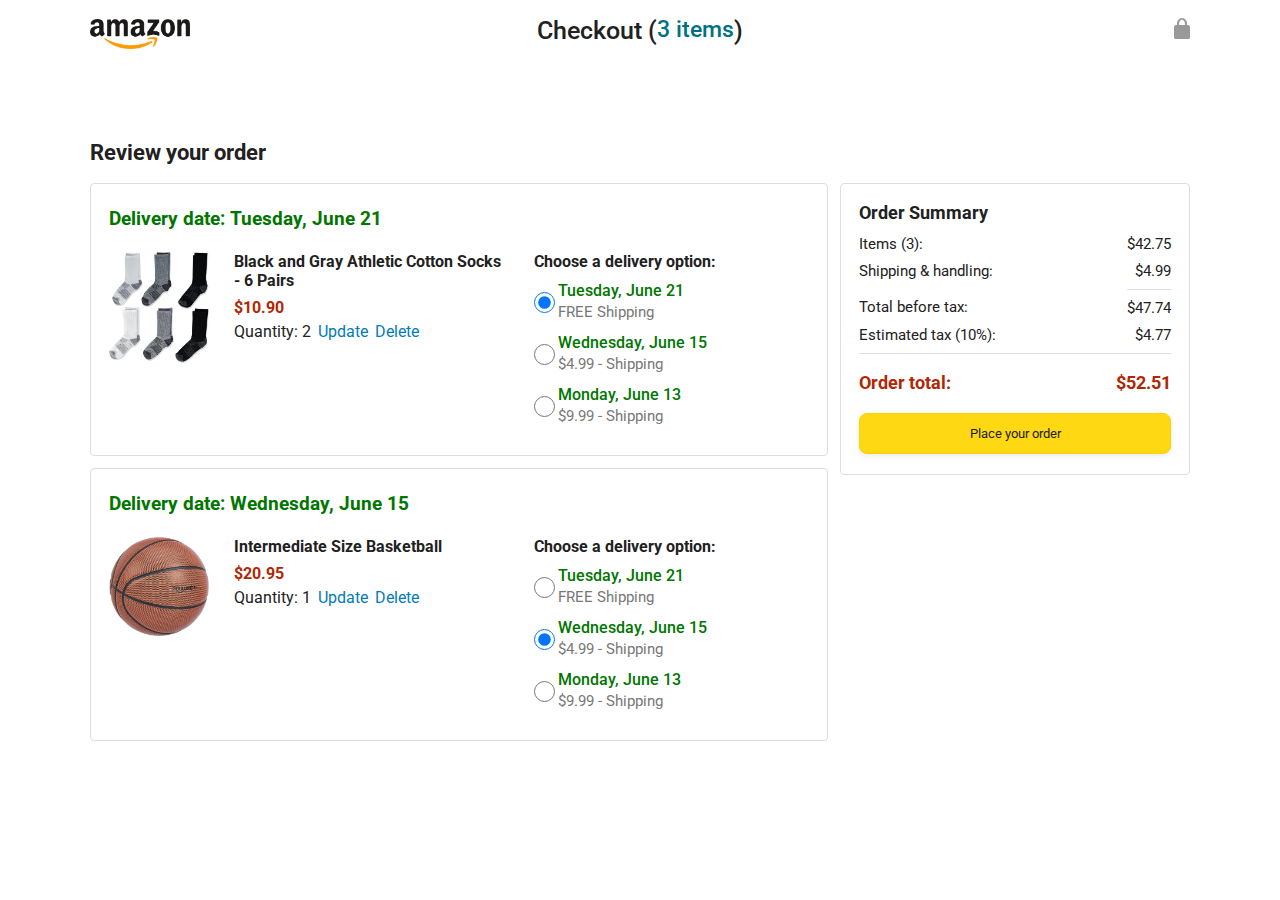
==== checkout.html @ 3d29ce81 "Updated routing to amazon main page" ====
<!DOCTYPE html>
<html>
  <head>
    <meta name="viewport" content="width=device-width, initial-scale=1">
    <title>Checkout</title>

    <link rel="preconnect" href="https://fonts.googleapis.com">
    <link rel="preconnect" href="https://fonts.gstatic.com" crossorigin>
    <link href="https://fonts.googleapis.com/css2?family=Roboto:wght@400;500;700&display=swap" rel="stylesheet">

    <link rel="stylesheet" href="styles/shared/general.css">
    <link rel="stylesheet" href="styles/pages/checkout/checkout-header.css">
    <link rel="stylesheet" href="styles/pages/checkout/checkout.css">
  </head>
  <body>
    <div class="checkout-header">
      <div class="header-content">
        <div class="checkout-header-left-section">
          <a href="index.html">
            <img class="amazon-logo" src="images/amazon-logo.png">
            <img class="amazon-mobile-logo" src="images/amazon-mobile-logo.png">
          </a>
        </div>

        <div class="checkout-header-middle-section">
          Checkout (<a class="return-to-home-link"
            href="amazon.html">3 items</a>)
        </div>

        <div class="checkout-header-right-section">
          <img src="images/icons/checkout-lock-icon.png">
        </div>
      </div>
    </div>

    <div class="main">
      <div class="page-title">Review your order</div>

      <div class="checkout-grid">
        <div class="order-summary">
          <div class="cart-item-container">
            <div class="delivery-date">
              Delivery date: Tuesday, June 21
            </div>

            <div class="cart-item-details-grid">
              <img class="product-image"
                src="images/products/athletic-cotton-socks-6-pairs.jpg">

              <div class="cart-item-details">
                <div class="product-name">
                  Black and Gray Athletic Cotton Socks - 6 Pairs
                </div>
                <div class="product-price">
                  $10.90
                </div>
                <div class="product-quantity">
                  <span>
                    Quantity: <span class="quantity-label">2</span>
                  </span>
                  <span class="update-quantity-link link-primary">
                    Update
                  </span>
                  <span class="delete-quantity-link link-primary">
                    Delete
                  </span>
                </div>
              </div>

              <div class="delivery-options">
                <div class="delivery-options-title">
                  Choose a delivery option:
                </div>
                <div class="delivery-option">
                  <input type="radio" checked
                    class="delivery-option-input"
                    name="delivery-option-1">
                  <div>
                    <div class="delivery-option-date">
                      Tuesday, June 21
                    </div>
                    <div class="delivery-option-price">
                      FREE Shipping
                    </div>
                  </div>
                </div>
                <div class="delivery-option">
                  <input type="radio"
                    class="delivery-option-input"
                    name="delivery-option-1">
                  <div>
                    <div class="delivery-option-date">
                      Wednesday, June 15
                    </div>
                    <div class="delivery-option-price">
                      $4.99 - Shipping
                    </div>
                  </div>
                </div>
                <div class="delivery-option">
                  <input type="radio"
                    class="delivery-option-input"
                    name="delivery-option-1">
                  <div>
                    <div class="delivery-option-date">
                      Monday, June 13
                    </div>
                    <div class="delivery-option-price">
                      $9.99 - Shipping
                    </div>
                  </div>
                </div>
              </div>
            </div>
          </div>

          <div class="cart-item-container">
            <div class="delivery-date">
              Delivery date: Wednesday, June 15
            </div>

            <div class="cart-item-details-grid">
              <img class="product-image"
                src="images/products/intermediate-composite-basketball.jpg">

              <div class="cart-item-details">
                <div class="product-name">
                  Intermediate Size Basketball
                </div>
                <div class="product-price">
                  $20.95
                </div>
                <div class="product-quantity">
                  <span>
                    Quantity: <span class="quantity-label">1</span>
                  </span>
                  <span class="update-quantity-link link-primary">
                    Update
                  </span>
                  <span class="delete-quantity-link link-primary">
                    Delete
                  </span>
                </div>
              </div>

              <div class="delivery-options">
                <div class="delivery-options-title">
                  Choose a delivery option:
                </div>

                <div class="delivery-option">
                  <input type="radio" class="delivery-option-input"
                    name="delivery-option-2">
                  <div>
                    <div class="delivery-option-date">
                      Tuesday, June 21
                    </div>
                    <div class="delivery-option-price">
                      FREE Shipping
                    </div>
                  </div>
                </div>
                <div class="delivery-option">
                  <input type="radio" checked class="delivery-option-input"
                    name="delivery-option-2">
                  <div>
                    <div class="delivery-option-date">
                      Wednesday, June 15
                    </div>
                    <div class="delivery-option-price">
                      $4.99 - Shipping
                    </div>
                  </div>
                </div>
                <div class="delivery-option">
                  <input type="radio" class="delivery-option-input"
                    name="delivery-option-2">
                  <div>
                    <div class="delivery-option-date">
                      Monday, June 13
                    </div>
                    <div class="delivery-option-price">
                      $9.99 - Shipping
                    </div>
                  </div>
                </div>
              </div>
            </div>
          </div>
        </div>

        <div class="payment-summary">
          <div class="payment-summary-title">
            Order Summary
          </div>

          <div class="payment-summary-row">
            <div>Items (3):</div>
            <div class="payment-summary-money">$42.75</div>
          </div>

          <div class="payment-summary-row">
            <div>Shipping &amp; handling:</div>
            <div class="payment-summary-money">$4.99</div>
          </div>

          <div class="payment-summary-row subtotal-row">
            <div>Total before tax:</div>
            <div class="payment-summary-money">$47.74</div>
          </div>

          <div class="payment-summary-row">
            <div>Estimated tax (10%):</div>
            <div class="payment-summary-money">$4.77</div>
          </div>

          <div class="payment-summary-row total-row">
            <div>Order total:</div>
            <div class="payment-summary-money">$52.51</div>
          </div>

          <button class="place-order-button button-primary">
            Place your order
          </button>
        </div>
      </div>
    </div>
  </body>
</html>
---- styles/shared/general.css ----
body {
  font-family: Roboto, Arial;
  color: rgb(33, 33, 33);
  /* The <body> element has a default margin of 8px
     on all sides. This removes the default margins. */
  margin: 0;
}

/* <p> elements have a default margin on the top
   and bottom. This removes the default margins. */
p {
  margin: 0;
}

button {
  cursor: pointer;
}

select {
  cursor: pointer;
}

input, select, button {
  font-family: Roboto, Arial;
}

.button-primary {
  color: rgb(33, 33, 33);
  background-color: rgb(255, 216, 20);
  border: 1px solid rgb(252, 210, 0);
  border-radius: 8px;
  cursor: pointer;
  box-shadow: 0 2px 5px rgba(213, 217, 217, 0.5);
}

.button-primary:hover {
  background-color: rgb(247, 202, 0);
  border: 1px solid rgb(242, 194, 0);
}

.button-primary:active {
  background: rgb(255, 216, 20);
  border-color: rgb(252, 210, 0);
  box-shadow: none;
}

.button-secondary {
  color: rgb(33, 33, 33);
  background: white;
  border: 1px solid rgb(213, 217, 217);
  border-radius: 8px;
  cursor: pointer;
  box-shadow: 0 2px 5px rgba(213, 217, 217, 0.5);
}

.button-secondary:hover {
  background-color: rgb(247, 250, 250);
}

.button-secondary:active {
  background-color: rgb(237, 253, 255);
  box-shadow: none;
}

/* These styles will limit text to 2 lines. Anything
   beyond 2 lines will be replaced with "..."
   You can find this code by using an A.I. tool or by
   searching in Google.
   https://css-tricks.com/almanac/properties/l/line-clamp/ */
.limit-text-to-2-lines {
  display: -webkit-box;
  -webkit-line-clamp: 2;
  -webkit-box-orient: vertical;
  overflow: hidden;
}

.link-primary {
  color: rgb(1, 124, 182);
  cursor: pointer;
}

.link-primary:hover {
  color: rgb(196, 80, 0);
}

/* Styles for dropdown selectors. */
select {
  color: rgb(33, 33, 33);
  background-color: rgb(240, 240, 240);
  border: 1px solid rgb(213, 217, 217);
  border-radius: 8px;
  padding: 3px 5px;
  font-size: 15px;
  cursor: pointer;
  box-shadow: 0 2px 5px rgba(213, 217, 217, 0.5);
}

select:focus,
input:focus {
  outline: 2px solid rgb(255, 153, 0);
}
---- styles/pages/checkout/checkout-header.css ----
.checkout-header {
  height: 60px;
  padding-left: 30px;
  padding-right: 30px;
  background-color: white;

  display: flex;
  justify-content: center;

  position: fixed;
  top: 0;
  left: 0;
  right: 0;
  z-index: 1000;
}

.header-content {
  width: 100%;
  max-width: 1100px;

  display: flex;
  align-items: center;
}

.checkout-header-left-section {
  width: 150px;
}

.amazon-logo {
  width: 100px;
  margin-top: 12px;
}

.amazon-mobile-logo {
  display: none;
}

/* @media is used to create responsive design (making the
   website look good on any screen size). This @media
   means when the screen width is 575px or less, different
   styles (inside the {...}) will be applied. */
@media (max-width: 575px) {
  .checkout-header-left-section {
    width: auto;
  }

  .amazon-logo {
    display: none;
  }

  .amazon-mobile-logo {
    display: inline-block;
    height: 35px;
    margin-top: 5px;
  }
}

.checkout-header-middle-section {
  flex: 1;
  flex-shrink: 0;
  text-align: center;

  font-size: 25px;
  font-weight: 500;

  display: flex;
  justify-content: center;
}

.return-to-home-link {
  color: rgb(0, 113, 133);
  font-size: 23px;
  text-decoration: none;
  cursor: pointer;
}

@media (max-width: 1000px) {
  .checkout-header-middle-section {
    font-size: 20px;
    margin-right: 60px;
  }

  .return-to-home-link {
    font-size: 18px;
  }
}

@media (max-width: 575px) {
  .checkout-header-middle-section {
    margin-right: 5px;
  }
}

.checkout-header-right-section {
  text-align: right;
  width: 150px;
}

@media (max-width: 1000px) {
  .checkout-header-right-section {
    width: auto;
  }
}
---- styles/pages/checkout/checkout.css ----
.main {
  max-width: 1100px;
  padding-left: 30px;
  padding-right: 30px;

  margin-top: 140px;
  margin-bottom: 100px;

  /* margin-left: auto;
     margin-right auto;
     Is a trick for centering an element horizontally
     without needing a container. */
  margin-left: auto;
  margin-right: auto;
}

.page-title {
  font-weight: 700;
  font-size: 22px;
  margin-bottom: 18px;
}

.checkout-grid {
  display: grid;
  /* Here, 1fr means the first column will take
     up the remaining space in the grid. */
  grid-template-columns: 1fr 350px;
  column-gap: 12px;

  /* Use align-items: start; to prevent the elements
     in the grid from stretching vertically. */
  align-items: start;
}

@media (max-width: 1000px) {
  .main {
    max-width: 500px;
  }

  .checkout-grid {
    grid-template-columns: 1fr;
  }
}

.cart-item-container,
.payment-summary {
  border: 1px solid rgb(222, 222, 222);
  border-radius: 4px;
  padding: 18px;
}

.cart-item-container {
  margin-bottom: 12px;
}

.payment-summary {
  padding-bottom: 5px;
}

@media (max-width: 1000px) {
  .payment-summary {
    /* grid-row: 1 means this element will be placed into row
      1 in the grid. (Normally, the row that an element is
      placed in is determined by the order of the elements in
      the HTML. grid-row overrides this default ordering). */
    grid-row: 1;
    margin-bottom: 12px;
  }
}

.delivery-date {
  color: rgb(0, 118, 0);
  font-weight: 700;
  font-size: 19px;
  margin-top: 5px;
  margin-bottom: 22px;
}

.cart-item-details-grid {
  display: grid;
  /* 100px 1fr 1fr; means the 2nd and 3rd column will
     take up half the remaining space in the grid
     (they will divide up the remaining space evenly). */
  grid-template-columns: 100px 1fr 1fr;
  column-gap: 25px;
}

@media (max-width: 1000px) {
  .cart-item-details-grid {
    grid-template-columns: 100px 1fr;
    row-gap: 30px;
  }
}

.product-image {
  max-width: 100%;
  max-height: 120px;

  /* margin-left: auto;
     margin-right auto;
     Is a trick for centering an element horizontally
     without needing a container. */
  margin-left: auto;
  margin-right: auto;
}

.product-name {
  font-weight: 700;
  margin-bottom: 8px;
}

.product-price {
  color: rgb(177, 39, 4);
  font-weight: 700;
  margin-bottom: 5px;
}

.product-quantity .link-primary {
  margin-left: 3px;
}

@media (max-width: 1000px) {
  .delivery-options {
    /* grid-column: 1 means this element will be placed
       in column 1 in the grid. (Normally, the column that
       an element is placed in is determined by the order
       of the elements in the HTML. grid-column overrides
       this default ordering).
       
       / span 2 means this element will take up 2 columns
       in the grid (Normally, each element takes up 1
       column in the grid). */
    grid-column: 1 / span 2;
  }
}

.delivery-options-title {
  font-weight: 700;
  margin-bottom: 10px;
}

.delivery-option {
  display: grid;
  grid-template-columns: 24px 1fr;
  margin-bottom: 12px;
  cursor: pointer;
}

.delivery-option-input {
  margin-left: 0px;
  cursor: pointer;
}

.delivery-option-date {
  color: rgb(0, 118, 0);
  font-weight: 500;
  margin-bottom: 3px;
}

.delivery-option-price {
  color: rgb(120, 120, 120);
  font-size: 15px;
}

.payment-summary-title {
  font-weight: 700;
  font-size: 18px;
  margin-bottom: 12px;
}

.payment-summary-row {
  display: grid;
  /* 1fr auto; means the width of the 2nd column will be
     determined by the elements inside the column (auto).
     The 1st column will take up the remaining space. */
  grid-template-columns: 1fr auto;

  font-size: 15px;
  margin-bottom: 9px;
}

.payment-summary-money {
  text-align: right;
}

.subtotal-row .payment-summary-money {
  border-top: 1px solid rgb(222, 222, 222);
}

.subtotal-row div {
  padding-top: 9px;
}

.total-row {
  color: rgb(177, 39, 4);
  font-weight: 700;
  font-size: 18px;

  border-top: 1px solid rgb(222, 222, 222);
  padding-top: 18px;
}

.place-order-button {
  width: 100%;
  padding-top: 12px;
  padding-bottom: 12px;
  border-radius: 8px;

  margin-top: 11px;
  margin-bottom: 15px;
}
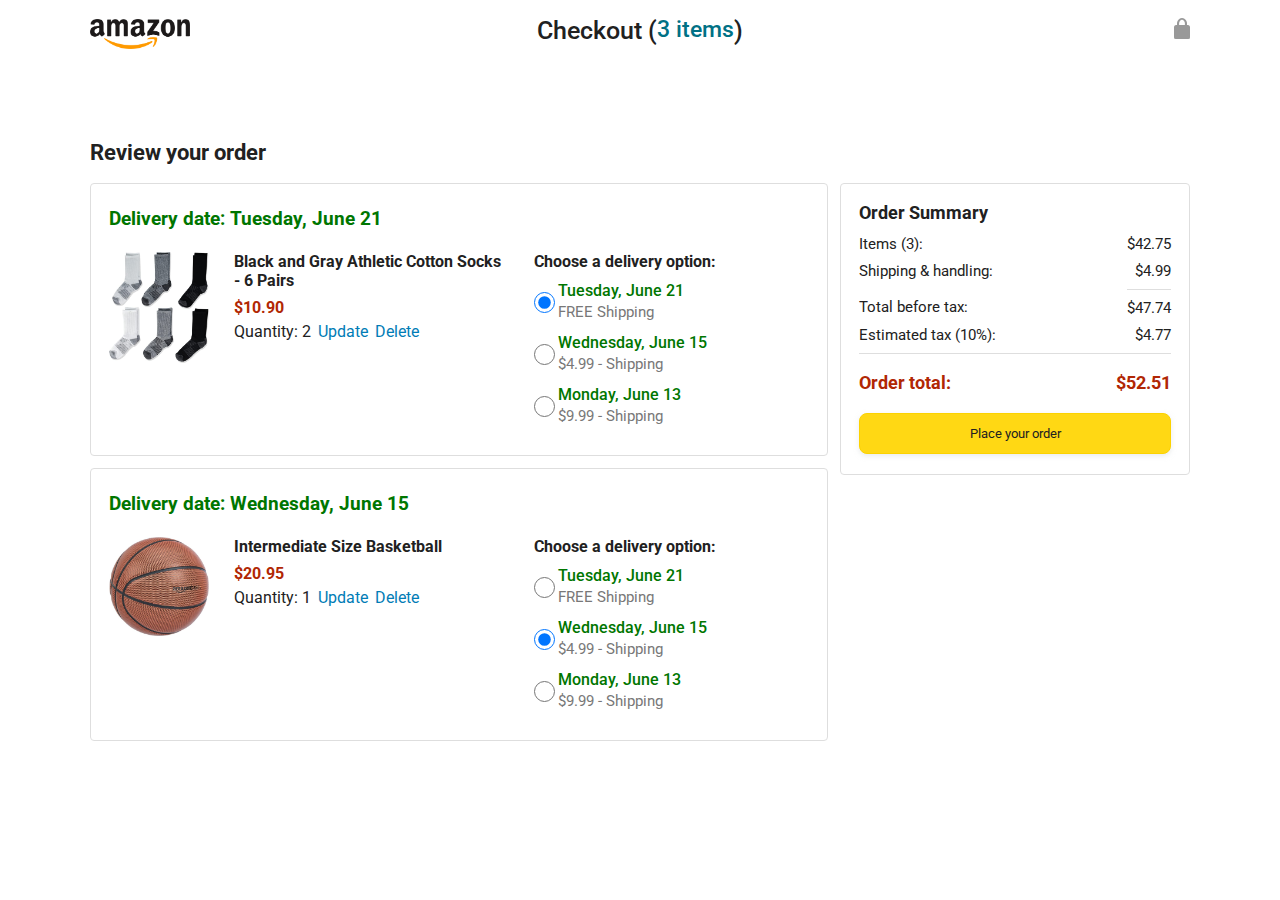
==== commit 26719770: "Added website icon" ====
--- a/checkout.html
+++ b/checkout.html
@@ -3,6 +3,7 @@
   <head>
     <meta name="viewport" content="width=device-width, initial-scale=1">
     <title>Checkout</title>
+    <link rel="icon" type="image/png" href="images/home_picture.jpeg">
 
     <link rel="preconnect" href="https://fonts.googleapis.com">
     <link rel="preconnect" href="https://fonts.gstatic.com" crossorigin>
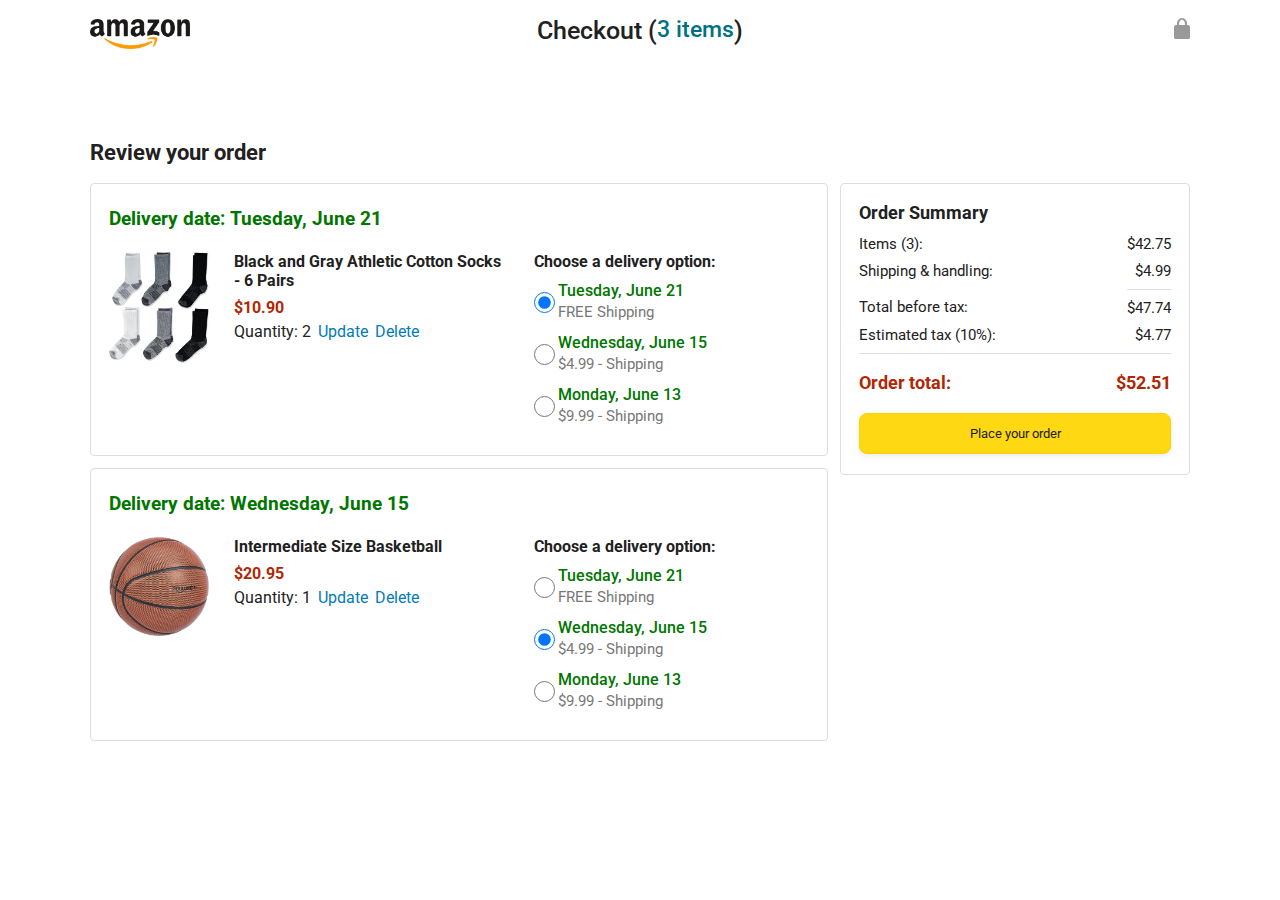
==== commit 60d2a7d1: "Meta upgrades" ====
--- a/checkout.html
+++ b/checkout.html
@@ -1,7 +1,9 @@
 <!DOCTYPE html>
-<html>
+<html lang="en">
   <head>
-    <meta name="viewport" content="width=device-width, initial-scale=1">
+    <meta charset="UTF-8">
+    <meta http-equiv="X-UA-Compatible" content="IE=edge">
+    <meta name="viewport" content="width=device-width, initial-scale=1.0">
     <title>Checkout</title>
     <link rel="icon" type="image/png" href="images/home_picture.jpeg">
 
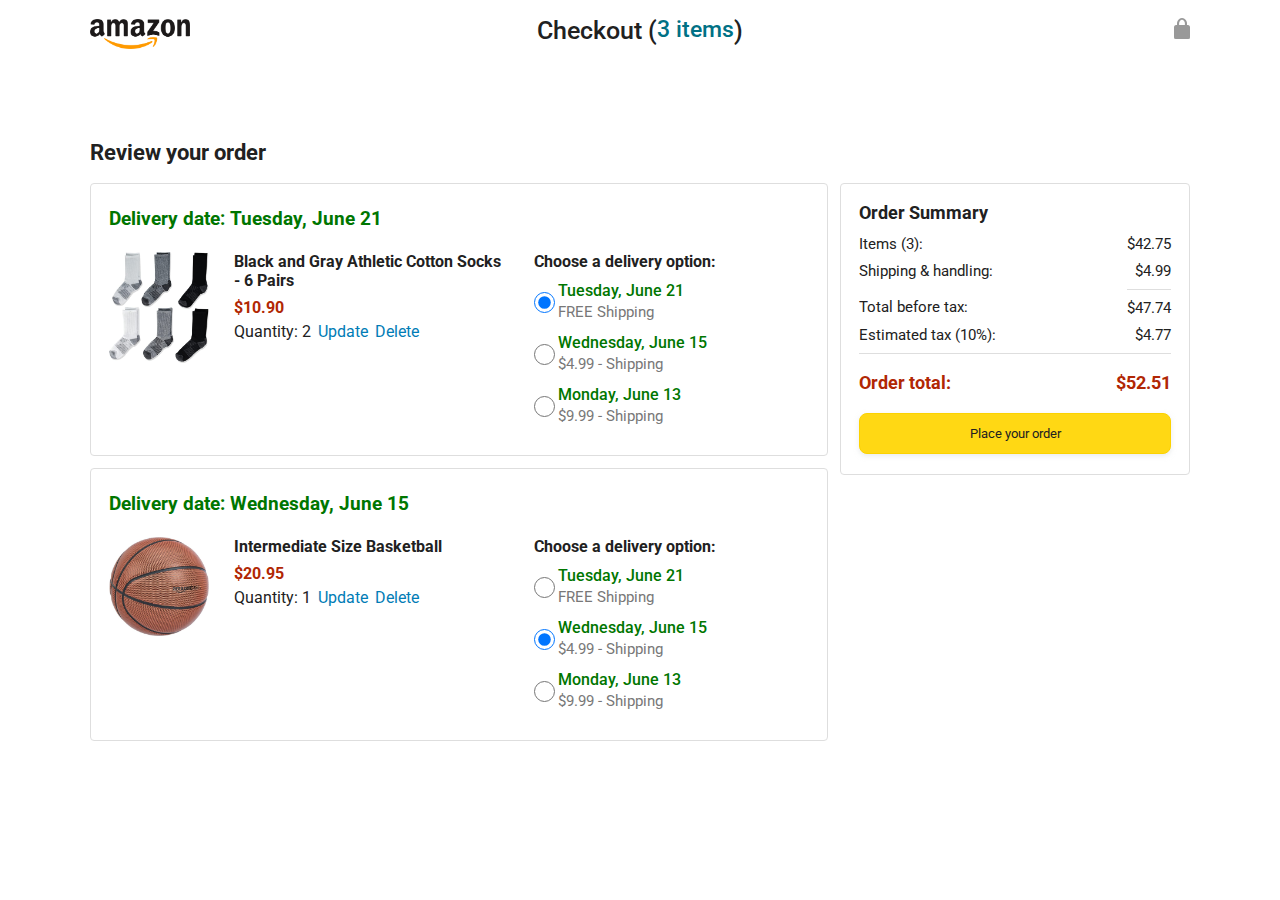
==== commit 29a00933: "Added moving cart between amazon and checkout" ====
--- a/checkout.html
+++ b/checkout.html
@@ -4,7 +4,7 @@
     <meta charset="UTF-8">
     <meta http-equiv="X-UA-Compatible" content="IE=edge">
     <meta name="viewport" content="width=device-width, initial-scale=1.0">
-    <title>Checkout</title>
+    <title>jaqubm | Amazon - Checkout</title>
     <link rel="icon" type="image/png" href="images/home_picture.jpeg">
 
     <link rel="preconnect" href="https://fonts.googleapis.com">
@@ -14,6 +14,10 @@
     <link rel="stylesheet" href="styles/shared/general.css">
     <link rel="stylesheet" href="styles/pages/checkout/checkout-header.css">
     <link rel="stylesheet" href="styles/pages/checkout/checkout.css">
+
+    <script src="data/cart.js" defer></script>
+    <script src="data/products.js" defer></script>
+    <script src="scripts/checkout.js" defer></script>
   </head>
   <body>
     <div class="checkout-header">
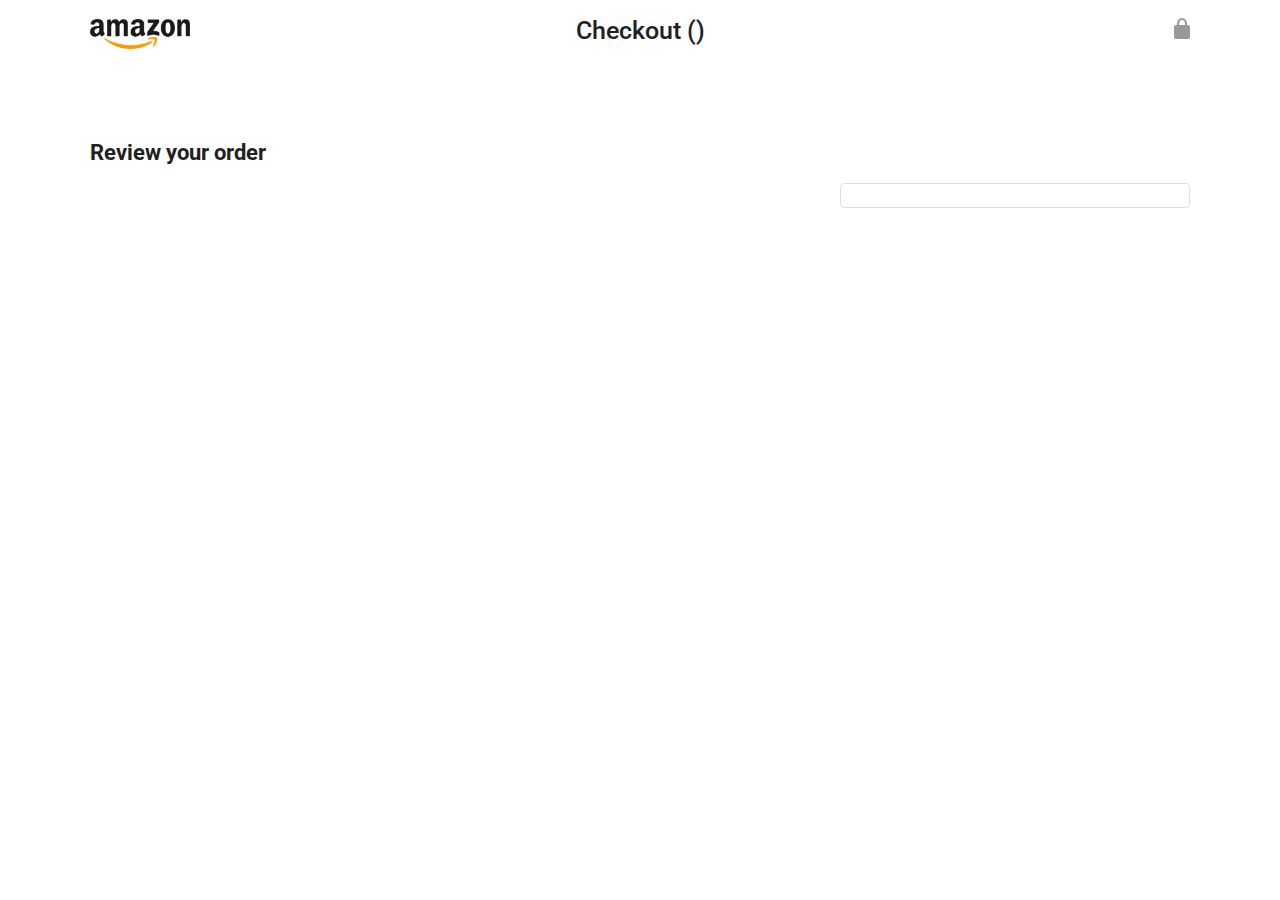
==== commit 73643673: "Displaying added products to cart in checkout" ====
--- a/checkout.html
+++ b/checkout.html
@@ -30,8 +30,8 @@
         </div>
 
         <div class="checkout-header-middle-section">
-          Checkout (<a class="return-to-home-link"
-            href="amazon.html">3 items</a>)
+          Checkout (<a class="return-to-home-link js-counter"
+            href="index.html"></a>)
         </div>
 
         <div class="checkout-header-right-section">
@@ -44,191 +44,10 @@
       <div class="page-title">Review your order</div>
 
       <div class="checkout-grid">
-        <div class="order-summary">
-          <div class="cart-item-container">
-            <div class="delivery-date">
-              Delivery date: Tuesday, June 21
-            </div>
-
-            <div class="cart-item-details-grid">
-              <img class="product-image"
-                src="images/products/athletic-cotton-socks-6-pairs.jpg">
-
-              <div class="cart-item-details">
-                <div class="product-name">
-                  Black and Gray Athletic Cotton Socks - 6 Pairs
-                </div>
-                <div class="product-price">
-                  $10.90
-                </div>
-                <div class="product-quantity">
-                  <span>
-                    Quantity: <span class="quantity-label">2</span>
-                  </span>
-                  <span class="update-quantity-link link-primary">
-                    Update
-                  </span>
-                  <span class="delete-quantity-link link-primary">
-                    Delete
-                  </span>
-                </div>
-              </div>
-
-              <div class="delivery-options">
-                <div class="delivery-options-title">
-                  Choose a delivery option:
-                </div>
-                <div class="delivery-option">
-                  <input type="radio" checked
-                    class="delivery-option-input"
-                    name="delivery-option-1">
-                  <div>
-                    <div class="delivery-option-date">
-                      Tuesday, June 21
-                    </div>
-                    <div class="delivery-option-price">
-                      FREE Shipping
-                    </div>
-                  </div>
-                </div>
-                <div class="delivery-option">
-                  <input type="radio"
-                    class="delivery-option-input"
-                    name="delivery-option-1">
-                  <div>
-                    <div class="delivery-option-date">
-                      Wednesday, June 15
-                    </div>
-                    <div class="delivery-option-price">
-                      $4.99 - Shipping
-                    </div>
-                  </div>
-                </div>
-                <div class="delivery-option">
-                  <input type="radio"
-                    class="delivery-option-input"
-                    name="delivery-option-1">
-                  <div>
-                    <div class="delivery-option-date">
-                      Monday, June 13
-                    </div>
-                    <div class="delivery-option-price">
-                      $9.99 - Shipping
-                    </div>
-                  </div>
-                </div>
-              </div>
-            </div>
-          </div>
-
-          <div class="cart-item-container">
-            <div class="delivery-date">
-              Delivery date: Wednesday, June 15
-            </div>
-
-            <div class="cart-item-details-grid">
-              <img class="product-image"
-                src="images/products/intermediate-composite-basketball.jpg">
-
-              <div class="cart-item-details">
-                <div class="product-name">
-                  Intermediate Size Basketball
-                </div>
-                <div class="product-price">
-                  $20.95
-                </div>
-                <div class="product-quantity">
-                  <span>
-                    Quantity: <span class="quantity-label">1</span>
-                  </span>
-                  <span class="update-quantity-link link-primary">
-                    Update
-                  </span>
-                  <span class="delete-quantity-link link-primary">
-                    Delete
-                  </span>
-                </div>
-              </div>
-
-              <div class="delivery-options">
-                <div class="delivery-options-title">
-                  Choose a delivery option:
-                </div>
-
-                <div class="delivery-option">
-                  <input type="radio" class="delivery-option-input"
-                    name="delivery-option-2">
-                  <div>
-                    <div class="delivery-option-date">
-                      Tuesday, June 21
-                    </div>
-                    <div class="delivery-option-price">
-                      FREE Shipping
-                    </div>
-                  </div>
-                </div>
-                <div class="delivery-option">
-                  <input type="radio" checked class="delivery-option-input"
-                    name="delivery-option-2">
-                  <div>
-                    <div class="delivery-option-date">
-                      Wednesday, June 15
-                    </div>
-                    <div class="delivery-option-price">
-                      $4.99 - Shipping
-                    </div>
-                  </div>
-                </div>
-                <div class="delivery-option">
-                  <input type="radio" class="delivery-option-input"
-                    name="delivery-option-2">
-                  <div>
-                    <div class="delivery-option-date">
-                      Monday, June 13
-                    </div>
-                    <div class="delivery-option-price">
-                      $9.99 - Shipping
-                    </div>
-                  </div>
-                </div>
-              </div>
-            </div>
-          </div>
+        <div class="js-order-summary">
         </div>
 
-        <div class="payment-summary">
-          <div class="payment-summary-title">
-            Order Summary
-          </div>
-
-          <div class="payment-summary-row">
-            <div>Items (3):</div>
-            <div class="payment-summary-money">$42.75</div>
-          </div>
-
-          <div class="payment-summary-row">
-            <div>Shipping &amp; handling:</div>
-            <div class="payment-summary-money">$4.99</div>
-          </div>
-
-          <div class="payment-summary-row subtotal-row">
-            <div>Total before tax:</div>
-            <div class="payment-summary-money">$47.74</div>
-          </div>
-
-          <div class="payment-summary-row">
-            <div>Estimated tax (10%):</div>
-            <div class="payment-summary-money">$4.77</div>
-          </div>
-
-          <div class="payment-summary-row total-row">
-            <div>Order total:</div>
-            <div class="payment-summary-money">$52.51</div>
-          </div>
-
-          <button class="place-order-button button-primary">
-            Place your order
-          </button>
+        <div class="payment-summary js-payment-summary">
         </div>
       </div>
     </div>
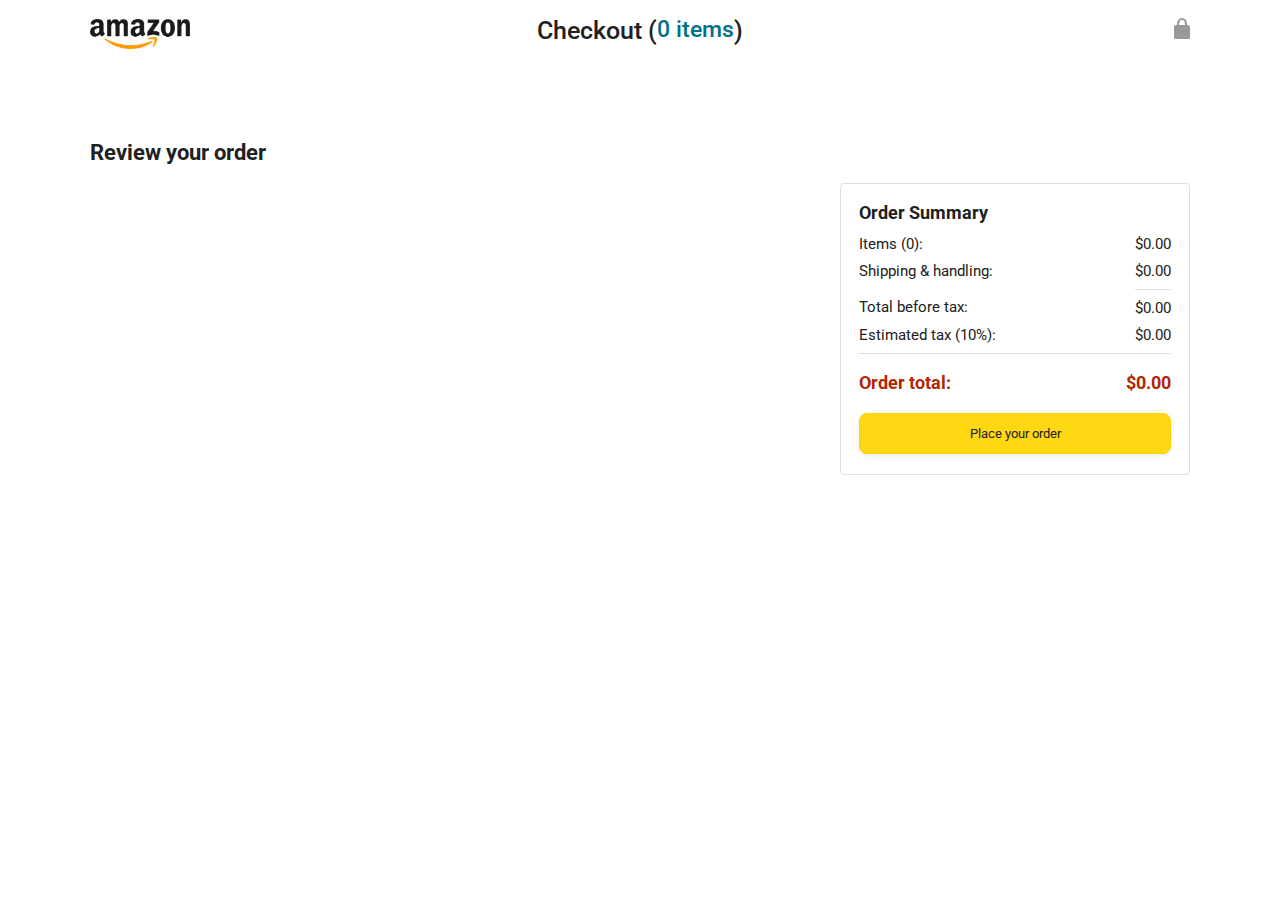
==== commit ad4345da: "Quick Logo Fix" ====
--- a/checkout.html
+++ b/checkout.html
@@ -5,7 +5,7 @@
     <meta http-equiv="X-UA-Compatible" content="IE=edge">
     <meta name="viewport" content="width=device-width, initial-scale=1.0">
     <title>jaqubm | Amazon - Checkout</title>
-    <link rel="icon" type="image/png" href="images/home_picture.jpeg">
+    <link rel="icon" type="image/png" href="images/amazon-mobile-logo-white.png">
 
     <link rel="preconnect" href="https://fonts.googleapis.com">
     <link rel="preconnect" href="https://fonts.gstatic.com" crossorigin>
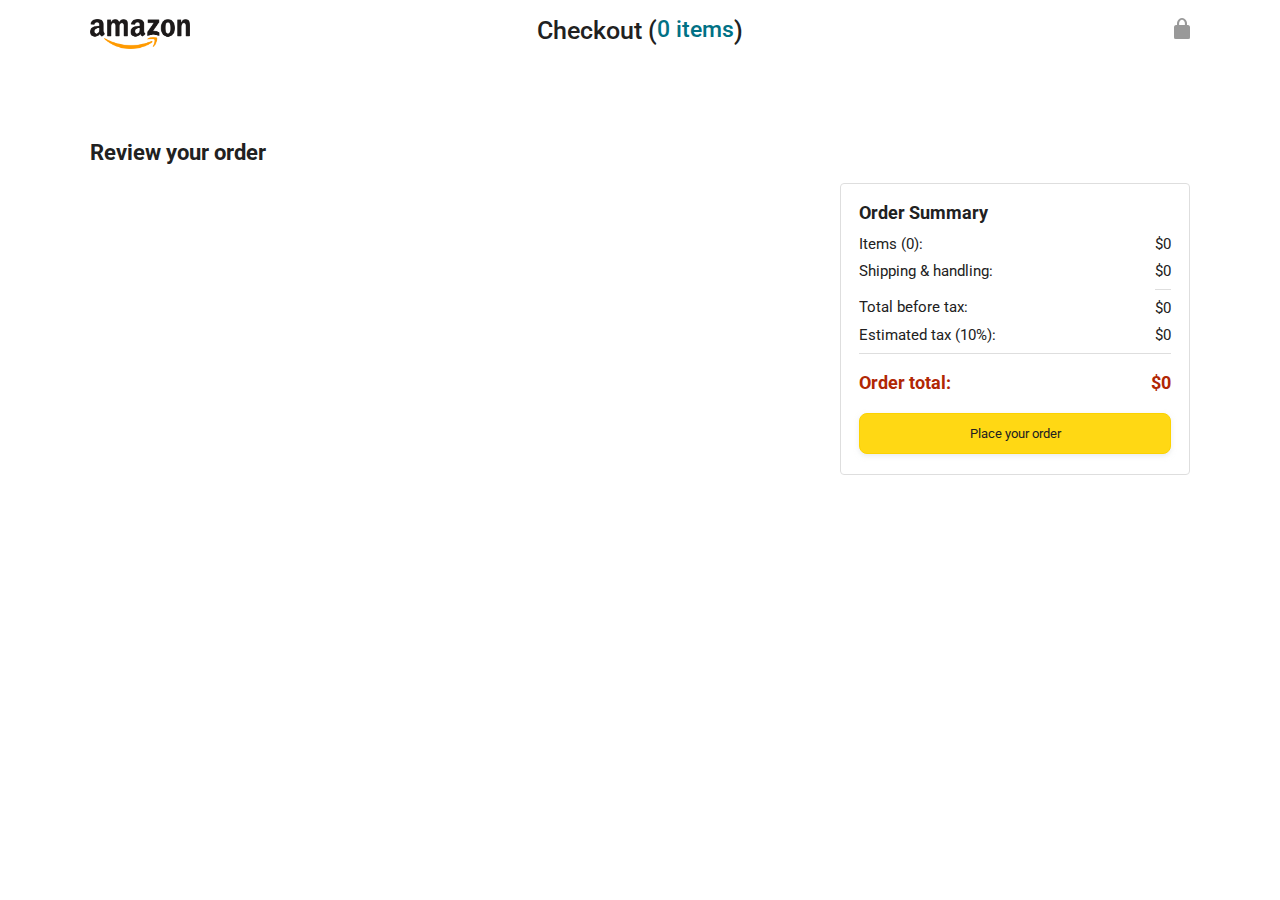
==== commit c37559a0: "Implemented ability to place order" ====
--- a/checkout.html
+++ b/checkout.html
@@ -16,6 +16,7 @@
     <link rel="stylesheet" href="styles/pages/checkout/checkout.css">
 
     <script src="data/cart.js" defer></script>
+    <script src="data/order.js" defer></script>
     <script src="data/products.js" defer></script>
     <script src="scripts/checkout.js" defer></script>
   </head>
